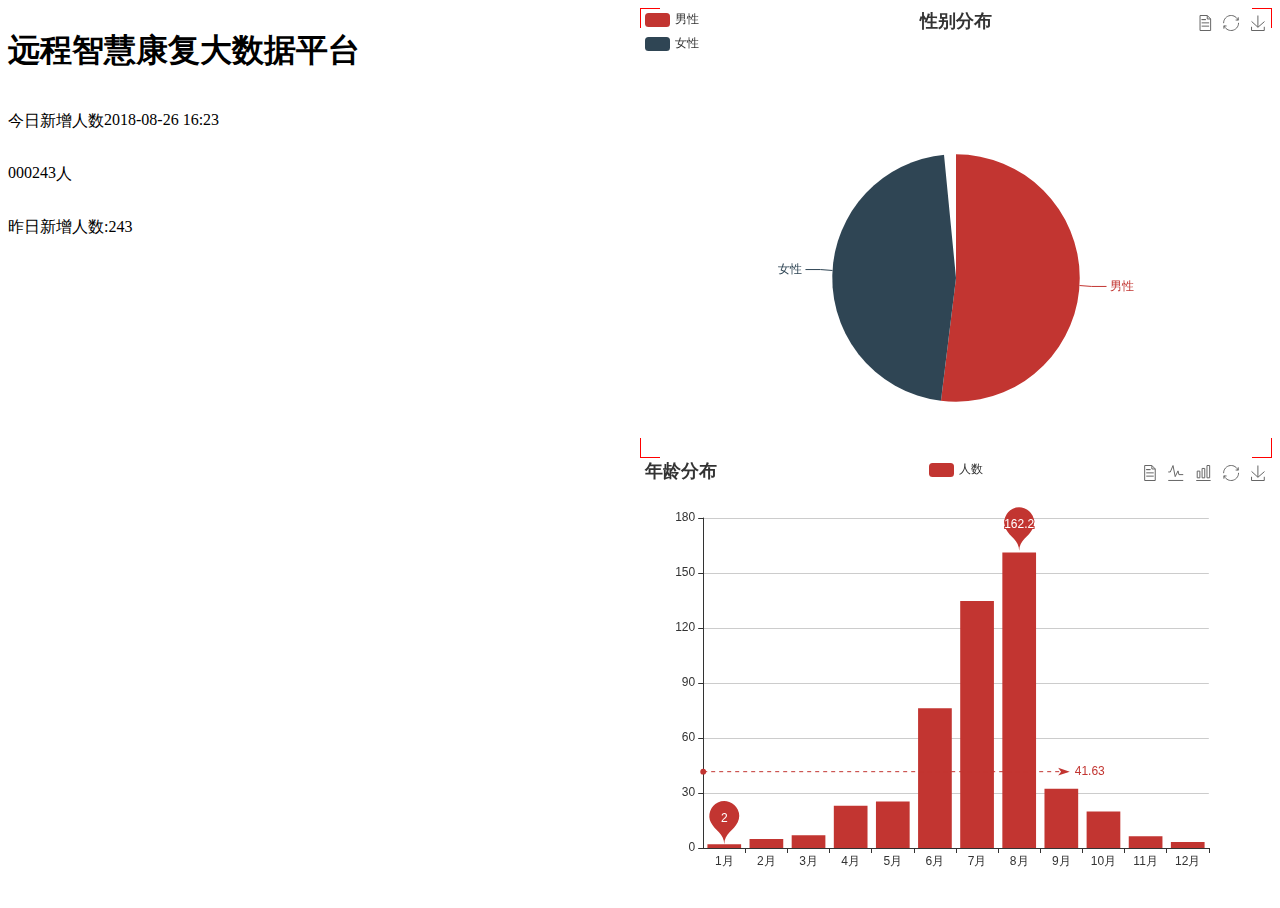
==== index.html @ 137288ef "first commit" ====
<!DOCTYPE html>
<html lang="zh">
<head>
    <meta charset="UTF-8">
    <title>Title</title>
    <link rel="stylesheet" href="css/common.css" type="text/css" />
    <style>
        body,html{
            height: 100%;
        }
        #left{
            /*background-color: red;*/
            height: 100%;
            float: left;
            width: 50%;
        }
        #right{
            height: 100%;
            float: left;
            width: 50%;
        }
        #pie{
            height: 50%;
        }
        #bar{
            height: 50%;
            /*background-color: blue;*/
        }
        .card{
            display:flex;
        }
        .card p{
            float:left;
        }
        .time p{
            float: left;
        }
        #map {
            height: 30vh;
            width: 70%;
        }
        #people{
            height:20vh;
            /*background-color: red;*/
        }
    </style>
</head>
<body>
        <div id="left">
            <div>
                <h1>远程智慧康复大数据平台</h1>
            </div>
            <div class="num">
                <div class="time"><p>今日新增人数</p><p>2018-08-26 16:23</p><div style="clear:both"></div></div>
                <div class="card">
                    <p>0</p>
                    <p>0</p>
                    <p>0</p>
                    <p>2</p>
                    <p>4</p>
                    <p>3</p>
                    <p>人</p>
                    <div style="clear:both"></div>
                </div>
                <div>
                    <p>昨日新增人数:243</p>
                </div>
                <div id="map"></div>
                <div id="people"></div>
            </div>
            <!--<div id="main"></div>-->
        </div>
        <div id="right">
            <div id="pie" class="corner"></div>
            <div id="bar"></div>
        </div>
</body>
    <script src="http://api.map.baidu.com/api?v=2.0&ak=53oVIOgmSIejwV7EfphPgTynOZbIiVYu"></script>
    <script src="js/index/echarts.min.js"></script>
    <script src="js/index/bmap.min.js"></script>
    <script src="js/index/mymap.js"></script>
    <script src="js/index/mypie.js"></script>
    <script src="js/index/mybar.js"></script>
</html>
---- css/common.css ----
.corner{
    background: -webkit-linear-gradient(to left, #f00, #f00) left top no-repeat,
    -webkit-linear-gradient(to bottom, #f00, #f00) left top no-repeat,
    -webkit-linear-gradient(to left, #f00, #f00) right top no-repeat,
    -webkit-linear-gradient(to bottom, #f00, #f00) right top no-repeat,
    -webkit-linear-gradient(to left, #f00, #f00) left bottom no-repeat,
    -webkit-linear-gradient(to bottom, #f00, #f00) left bottom no-repeat,
    -webkit-linear-gradient(to left, #f00, #f00) right bottom no-repeat,
    -webkit-linear-gradient(to left, #f00, #f00) right bottom no-repeat;
    background: -o-linear-gradient(to left, #f00, #f00) left top no-repeat,
    -o-linear-gradient(to bottom, #f00, #f00) left top no-repeat,
    -o-linear-gradient(to left, #f00, #f00) right top no-repeat,
    -o-linear-gradient(to bottom, #f00, #f00) right top no-repeat,
    -o-linear-gradient(to left, #f00, #f00) left bottom no-repeat,
    -o-linear-gradient(to bottom, #f00, #f00) left bottom no-repeat,
    -o-linear-gradient(to left, #f00, #f00) right bottom no-repeat,
    -o-linear-gradient(to left, #f00, #f00) right bottom no-repeat;
    background: -moz-linear-gradient(to left, #f00, #f00) left top no-repeat,
    -moz-linear-gradient(to bottom, #f00, #f00) left top no-repeat,
    -moz-linear-gradient(to left, #f00, #f00) right top no-repeat,
    -moz-linear-gradient(to bottom, #f00, #f00) right top no-repeat,
    -moz-linear-gradient(to left, #f00, #f00) left bottom no-repeat,
    -moz-linear-gradient(to bottom, #f00, #f00) left bottom no-repeat,
    -moz-linear-gradient(to left, #f00, #f00) right bottom no-repeat,
    -moz-linear-gradient(to left, #f00, #f00) right bottom no-repeat;
    background: linear-gradient(to left, #f00, #f00) left top no-repeat,
    linear-gradient(to bottom, #f00, #f00) left top no-repeat,
    linear-gradient(to left, #f00, #f00) right top no-repeat,
    linear-gradient(to bottom, #f00, #f00) right top no-repeat,
    linear-gradient(to left, #f00, #f00) left bottom no-repeat,
    linear-gradient(to bottom, #f00, #f00) left bottom no-repeat,
    linear-gradient(to left, #f00, #f00) right bottom no-repeat,
    linear-gradient(to left, #f00, #f00) right bottom no-repeat;
    background-size: 1px 20px, 20px 1px, 1px 20px, 20px 1px;
}
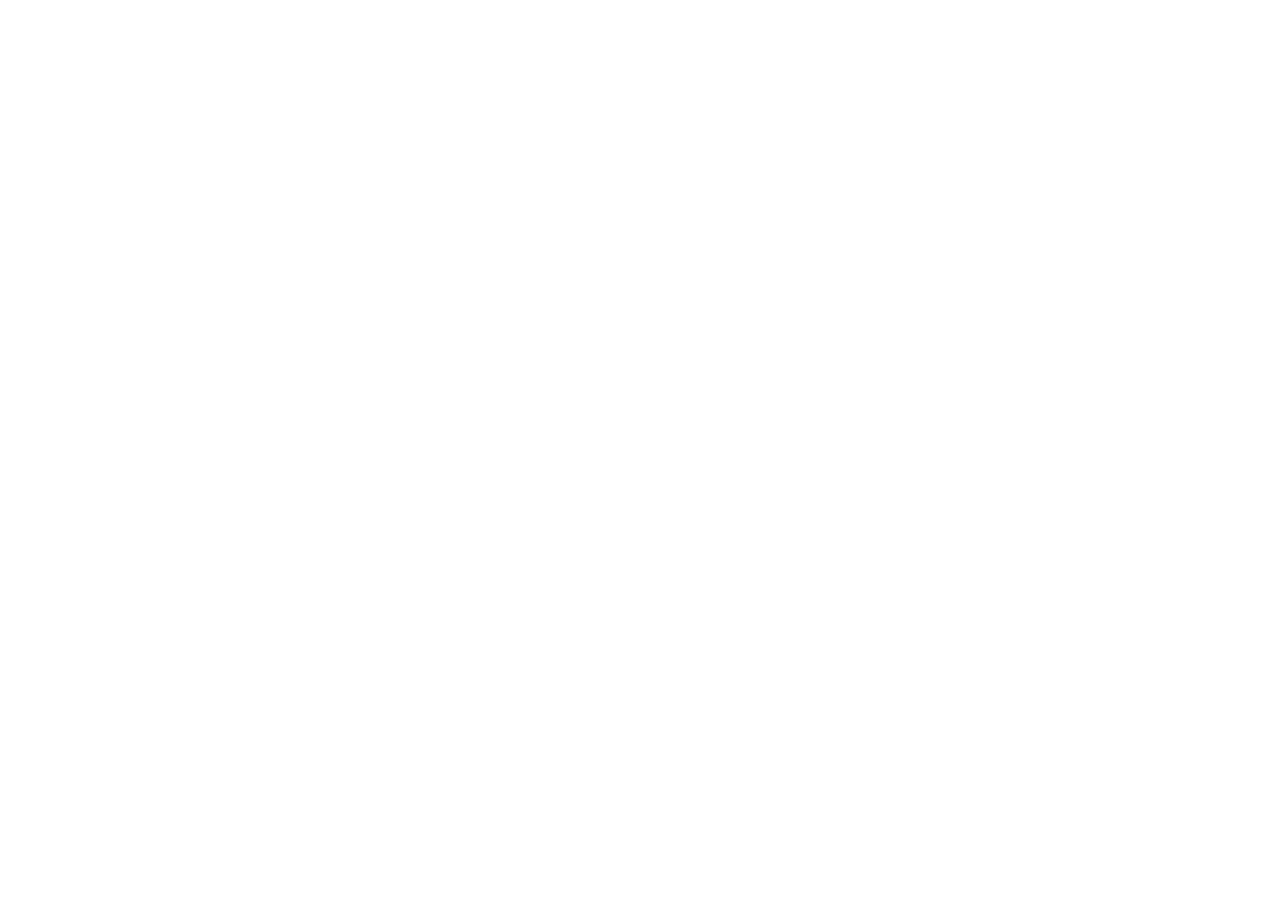
==== commit e43231f5: "v0.1版本" ====
--- a/index.html
+++ b/index.html
@@ -1,84 +1,17 @@
 <!DOCTYPE html>
-<html lang="zh">
+<html>
 <head>
-    <meta charset="UTF-8">
-    <title>Title</title>
-    <link rel="stylesheet" href="css/common.css" type="text/css" />
-    <style>
-        body,html{
-            height: 100%;
-        }
-        #left{
-            /*background-color: red;*/
-            height: 100%;
-            float: left;
-            width: 50%;
-        }
-        #right{
-            height: 100%;
-            float: left;
-            width: 50%;
-        }
-        #pie{
-            height: 50%;
-        }
-        #bar{
-            height: 50%;
-            /*background-color: blue;*/
-        }
-        .card{
-            display:flex;
-        }
-        .card p{
-            float:left;
-        }
-        .time p{
-            float: left;
-        }
-        #map {
-            height: 30vh;
-            width: 70%;
-        }
-        #people{
-            height:20vh;
-            /*background-color: red;*/
-        }
-    </style>
+  <meta name=”viewport” content=”width=device-width, initial-scale=1"/>
+  <title>myvue</title>
+  <script src="http://api.map.baidu.com/api?v=2.0&ak=53oVIOgmSIejwV7EfphPgTynOZbIiVYu"></script>
+  <script src="./static/js/index/echarts.min.js"></script>
+  <script src="./static/js/index/bmap.min.js"></script>
+  <!--<link rel="stylesheet" href="src/assets/css/common.css" type="text/css" />-->
 </head>
 <body>
-        <div id="left">
-            <div>
-                <h1>远程智慧康复大数据平台</h1>
-            </div>
-            <div class="num">
-                <div class="time"><p>今日新增人数</p><p>2018-08-26 16:23</p><div style="clear:both"></div></div>
-                <div class="card">
-                    <p>0</p>
-                    <p>0</p>
-                    <p>0</p>
-                    <p>2</p>
-                    <p>4</p>
-                    <p>3</p>
-                    <p>人</p>
-                    <div style="clear:both"></div>
-                </div>
-                <div>
-                    <p>昨日新增人数:243</p>
-                </div>
-                <div id="map"></div>
-                <div id="people"></div>
-            </div>
-            <!--<div id="main"></div>-->
-        </div>
-        <div id="right">
-            <div id="pie" class="corner"></div>
-            <div id="bar"></div>
-        </div>
+<div id="app">
+  <router-view></router-view>
+</div>
 </body>
-    <script src="http://api.map.baidu.com/api?v=2.0&ak=53oVIOgmSIejwV7EfphPgTynOZbIiVYu"></script>
-    <script src="js/index/echarts.min.js"></script>
-    <script src="js/index/bmap.min.js"></script>
-    <script src="js/index/mymap.js"></script>
-    <script src="js/index/mypie.js"></script>
-    <script src="js/index/mybar.js"></script>
-</html>+</html>
+
--- a/src/assets/css/common.css
+++ b/src/assets/css/common.css
@@ -0,0 +1,35 @@
+.corner{
+    background: -webkit-linear-gradient(to left, #f00, #f00) left top no-repeat,
+    -webkit-linear-gradient(to bottom, #f00, #f00) left top no-repeat,
+    -webkit-linear-gradient(to left, #f00, #f00) right top no-repeat,
+    -webkit-linear-gradient(to bottom, #f00, #f00) right top no-repeat,
+    -webkit-linear-gradient(to left, #f00, #f00) left bottom no-repeat,
+    -webkit-linear-gradient(to bottom, #f00, #f00) left bottom no-repeat,
+    -webkit-linear-gradient(to left, #f00, #f00) right bottom no-repeat,
+    -webkit-linear-gradient(to left, #f00, #f00) right bottom no-repeat;
+    background: -o-linear-gradient(to left, #f00, #f00) left top no-repeat,
+    -o-linear-gradient(to bottom, #f00, #f00) left top no-repeat,
+    -o-linear-gradient(to left, #f00, #f00) right top no-repeat,
+    -o-linear-gradient(to bottom, #f00, #f00) right top no-repeat,
+    -o-linear-gradient(to left, #f00, #f00) left bottom no-repeat,
+    -o-linear-gradient(to bottom, #f00, #f00) left bottom no-repeat,
+    -o-linear-gradient(to left, #f00, #f00) right bottom no-repeat,
+    -o-linear-gradient(to left, #f00, #f00) right bottom no-repeat;
+    background: -moz-linear-gradient(to left, #f00, #f00) left top no-repeat,
+    -moz-linear-gradient(to bottom, #f00, #f00) left top no-repeat,
+    -moz-linear-gradient(to left, #f00, #f00) right top no-repeat,
+    -moz-linear-gradient(to bottom, #f00, #f00) right top no-repeat,
+    -moz-linear-gradient(to left, #f00, #f00) left bottom no-repeat,
+    -moz-linear-gradient(to bottom, #f00, #f00) left bottom no-repeat,
+    -moz-linear-gradient(to left, #f00, #f00) right bottom no-repeat,
+    -moz-linear-gradient(to left, #f00, #f00) right bottom no-repeat;
+    background: linear-gradient(to left, #f00, #f00) left top no-repeat,
+    linear-gradient(to bottom, #f00, #f00) left top no-repeat,
+    linear-gradient(to left, #f00, #f00) right top no-repeat,
+    linear-gradient(to bottom, #f00, #f00) right top no-repeat,
+    linear-gradient(to left, #f00, #f00) left bottom no-repeat,
+    linear-gradient(to bottom, #f00, #f00) left bottom no-repeat,
+    linear-gradient(to left, #f00, #f00) right bottom no-repeat,
+    linear-gradient(to left, #f00, #f00) right bottom no-repeat;
+    background-size: 1px 20px, 20px 1px, 1px 20px, 20px 1px;
+}
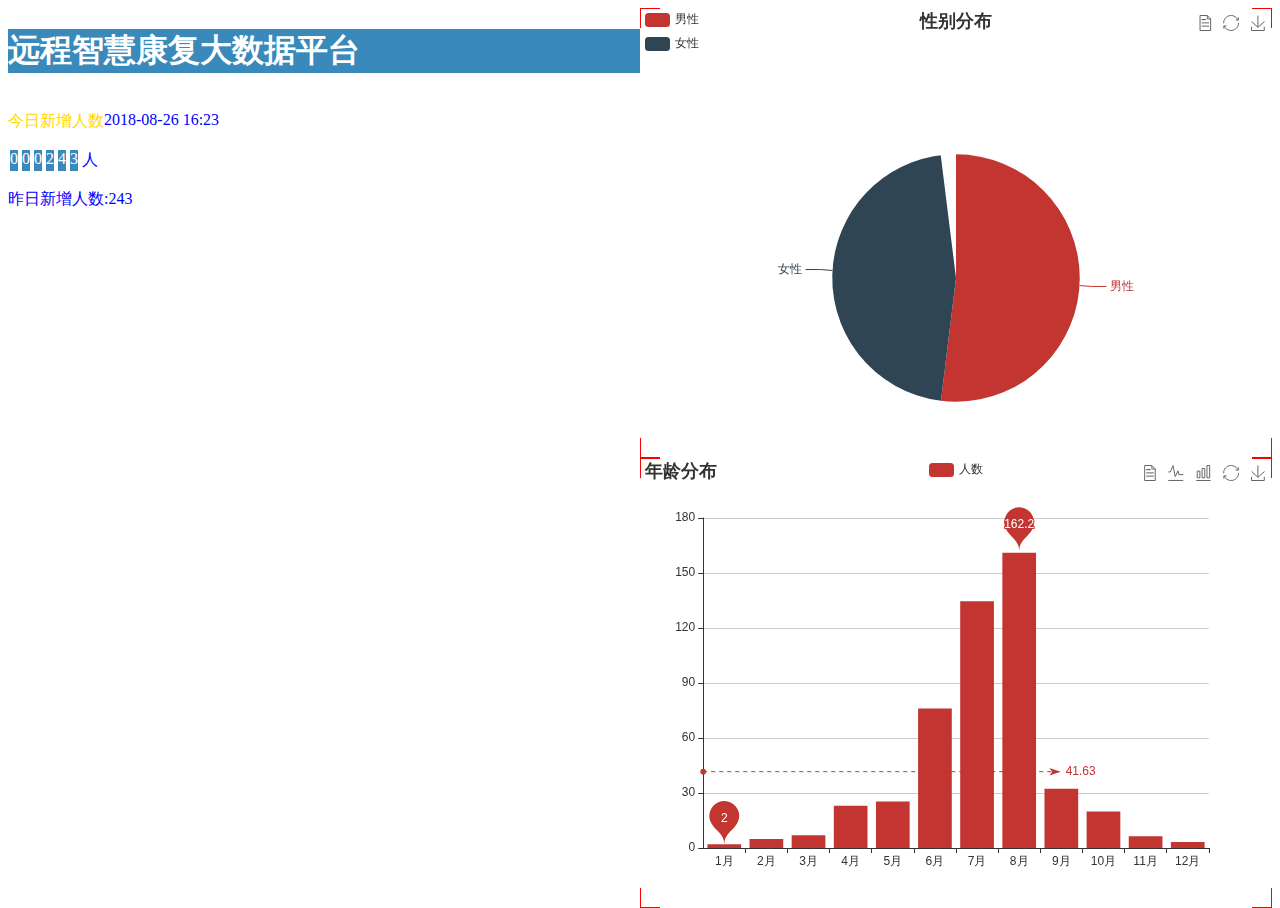
==== commit f6b1fe45: "11/23 flex布局" ====
--- a/index.html
+++ b/index.html
@@ -1,17 +1,91 @@
 <!DOCTYPE html>
-<html>
+<html lang="zh">
 <head>
-  <meta name=”viewport” content=”width=device-width, initial-scale=1"/>
-  <title>myvue</title>
-  <script src="http://api.map.baidu.com/api?v=2.0&ak=53oVIOgmSIejwV7EfphPgTynOZbIiVYu"></script>
-  <script src="./static/js/index/echarts.min.js"></script>
-  <script src="./static/js/index/bmap.min.js"></script>
-  <!--<link rel="stylesheet" href="src/assets/css/common.css" type="text/css" />-->
+    <meta charset="UTF-8">
+    <title>Title</title>
+    <link rel="stylesheet" href="css/common.css" type="text/css" />
+    <style>
+        body,html{
+            height: 100%;
+        }
+        #header{
+            background-color: #3989BB;
+            color: white;
+        }
+        #left{
+            /*background-color: red;*/
+            height: 100%;
+            float: left;
+            width: 50%;
+        }
+        #right{
+            height: 100%;
+            float: left;
+            width: 50%;
+        }
+        #pie{
+            height: 50%;
+        }
+        #bar{
+            height: 50%;
+            /*background-color: blue;*/
+        }
+        .card{
+            display:flex;
+        }
+        .card p{
+            float:left;
+            background-color: #3989BB;
+            color: white;
+            margin: 2px;
+        }
+        .time p{
+            float: left;
+        }
+        #map {
+            height: 30vh;
+            width: 70%;
+        }
+        #people{
+            height:20vh;
+            /*background-color: red;*/
+        }
+    </style>
 </head>
 <body>
-<div id="app">
-  <router-view></router-view>
-</div>
+        <div id="left">
+            <div>
+                <h1 id="header">远程智慧康复大数据平台</h1>
+            </div>
+            <div class="num">
+                <div class="time"><p style="color:gold">今日新增人数</p><p style="color:blue">2018-08-26 16:23</p><div style="clear:both"></div></div>
+                <div class="card">
+                    <p>0</p>
+                    <p>0</p>
+                    <p>0</p>
+                    <p>2</p>
+                    <p>4</p>
+                    <p>3</p>
+                    <p style="background-color: white;color: blue;">人</p>
+                    <div style="clear:both"></div>
+                </div>
+                <div>
+                    <p style="background-color: white;color: blue;">昨日新增人数:243</p>
+                </div>
+                <div id="map"></div>
+                <div id="people"></div>
+            </div>
+            <!--<div id="main"></div>-->
+        </div>
+        <div id="right">
+            <div id="pie" class="corner"></div>
+            <div id="bar" class="corner"></div>
+        </div>
 </body>
-</html>
-
+    <script src="http://api.map.baidu.com/api?v=2.0&ak=53oVIOgmSIejwV7EfphPgTynOZbIiVYu"></script>
+    <script src="js/index/echarts.min.js"></script>
+    <script src="js/index/bmap.min.js"></script>
+    <script src="js/index/mymap.js"></script>
+    <script src="js/index/mypie.js"></script>
+    <script src="js/index/mybar.js"></script>
+</html>--- a/css/common.css
+++ b/css/common.css
@@ -0,0 +1,35 @@
+.corner{
+    background: -webkit-linear-gradient(to left, #f00, #f00) left top no-repeat,
+    -webkit-linear-gradient(to bottom, #f00, #f00) left top no-repeat,
+    -webkit-linear-gradient(to left, #f00, #f00) right top no-repeat,
+    -webkit-linear-gradient(to bottom, #f00, #f00) right top no-repeat,
+    -webkit-linear-gradient(to left, #f00, #f00) left bottom no-repeat,
+    -webkit-linear-gradient(to bottom, #f00, #f00) left bottom no-repeat,
+    -webkit-linear-gradient(to left, #f00, #f00) right bottom no-repeat,
+    -webkit-linear-gradient(to left, #f00, #f00) right bottom no-repeat;
+    background: -o-linear-gradient(to left, #f00, #f00) left top no-repeat,
+    -o-linear-gradient(to bottom, #f00, #f00) left top no-repeat,
+    -o-linear-gradient(to left, #f00, #f00) right top no-repeat,
+    -o-linear-gradient(to bottom, #f00, #f00) right top no-repeat,
+    -o-linear-gradient(to left, #f00, #f00) left bottom no-repeat,
+    -o-linear-gradient(to bottom, #f00, #f00) left bottom no-repeat,
+    -o-linear-gradient(to left, #f00, #f00) right bottom no-repeat,
+    -o-linear-gradient(to left, #f00, #f00) right bottom no-repeat;
+    background: -moz-linear-gradient(to left, #f00, #f00) left top no-repeat,
+    -moz-linear-gradient(to bottom, #f00, #f00) left top no-repeat,
+    -moz-linear-gradient(to left, #f00, #f00) right top no-repeat,
+    -moz-linear-gradient(to bottom, #f00, #f00) right top no-repeat,
+    -moz-linear-gradient(to left, #f00, #f00) left bottom no-repeat,
+    -moz-linear-gradient(to bottom, #f00, #f00) left bottom no-repeat,
+    -moz-linear-gradient(to left, #f00, #f00) right bottom no-repeat,
+    -moz-linear-gradient(to left, #f00, #f00) right bottom no-repeat;
+    background: linear-gradient(to left, #f00, #f00) left top no-repeat,
+    linear-gradient(to bottom, #f00, #f00) left top no-repeat,
+    linear-gradient(to left, #f00, #f00) right top no-repeat,
+    linear-gradient(to bottom, #f00, #f00) right top no-repeat,
+    linear-gradient(to left, #f00, #f00) left bottom no-repeat,
+    linear-gradient(to bottom, #f00, #f00) left bottom no-repeat,
+    linear-gradient(to left, #f00, #f00) right bottom no-repeat,
+    linear-gradient(to left, #f00, #f00) right bottom no-repeat;
+    background-size: 1px 20px, 20px 1px, 1px 20px, 20px 1px;
+}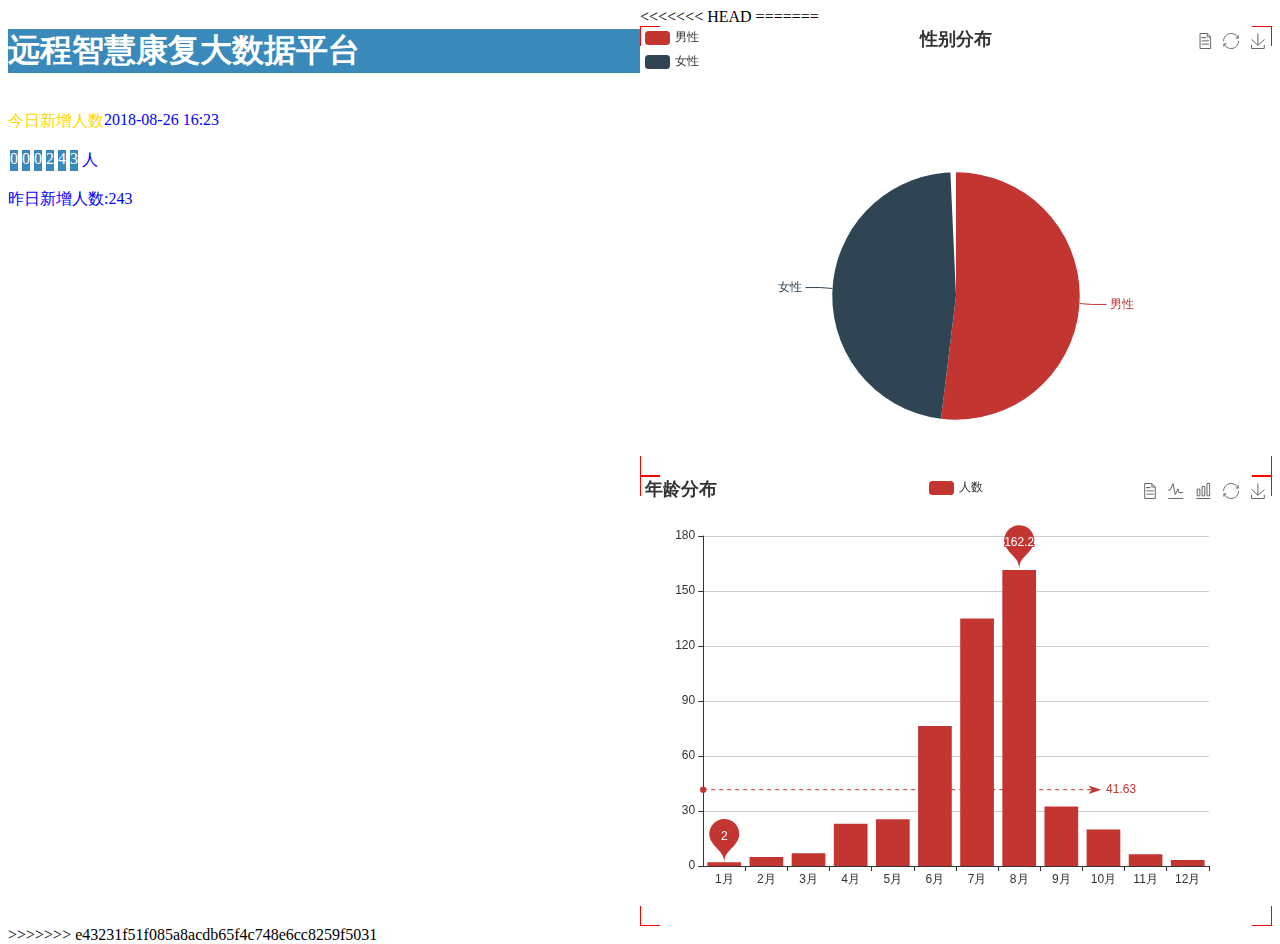
==== commit be7d65d3: "Merge branch 'master' of https://github.com/wobushizhima/myweb" ====
--- a/index.html
+++ b/index.html
@@ -1,4 +1,5 @@
 <!DOCTYPE html>
+<<<<<<< HEAD
 <html lang="zh">
 <head>
     <meta charset="UTF-8">
@@ -88,4 +89,22 @@
     <script src="js/index/mymap.js"></script>
     <script src="js/index/mypie.js"></script>
     <script src="js/index/mybar.js"></script>
-</html>+</html>
+=======
+<html>
+<head>
+  <meta name=”viewport” content=”width=device-width, initial-scale=1"/>
+  <title>myvue</title>
+  <script src="http://api.map.baidu.com/api?v=2.0&ak=53oVIOgmSIejwV7EfphPgTynOZbIiVYu"></script>
+  <script src="./static/js/index/echarts.min.js"></script>
+  <script src="./static/js/index/bmap.min.js"></script>
+  <!--<link rel="stylesheet" href="src/assets/css/common.css" type="text/css" />-->
+</head>
+<body>
+<div id="app">
+  <router-view></router-view>
+</div>
+</body>
+</html>
+
+>>>>>>> e43231f51f085a8acdb65f4c748e6cc8259f5031
--- a/src/assets/css/common.css
+++ b/src/assets/css/common.css
@@ -0,0 +1,35 @@
+.corner{
+    background: -webkit-linear-gradient(to left, #f00, #f00) left top no-repeat,
+    -webkit-linear-gradient(to bottom, #f00, #f00) left top no-repeat,
+    -webkit-linear-gradient(to left, #f00, #f00) right top no-repeat,
+    -webkit-linear-gradient(to bottom, #f00, #f00) right top no-repeat,
+    -webkit-linear-gradient(to left, #f00, #f00) left bottom no-repeat,
+    -webkit-linear-gradient(to bottom, #f00, #f00) left bottom no-repeat,
+    -webkit-linear-gradient(to left, #f00, #f00) right bottom no-repeat,
+    -webkit-linear-gradient(to left, #f00, #f00) right bottom no-repeat;
+    background: -o-linear-gradient(to left, #f00, #f00) left top no-repeat,
+    -o-linear-gradient(to bottom, #f00, #f00) left top no-repeat,
+    -o-linear-gradient(to left, #f00, #f00) right top no-repeat,
+    -o-linear-gradient(to bottom, #f00, #f00) right top no-repeat,
+    -o-linear-gradient(to left, #f00, #f00) left bottom no-repeat,
+    -o-linear-gradient(to bottom, #f00, #f00) left bottom no-repeat,
+    -o-linear-gradient(to left, #f00, #f00) right bottom no-repeat,
+    -o-linear-gradient(to left, #f00, #f00) right bottom no-repeat;
+    background: -moz-linear-gradient(to left, #f00, #f00) left top no-repeat,
+    -moz-linear-gradient(to bottom, #f00, #f00) left top no-repeat,
+    -moz-linear-gradient(to left, #f00, #f00) right top no-repeat,
+    -moz-linear-gradient(to bottom, #f00, #f00) right top no-repeat,
+    -moz-linear-gradient(to left, #f00, #f00) left bottom no-repeat,
+    -moz-linear-gradient(to bottom, #f00, #f00) left bottom no-repeat,
+    -moz-linear-gradient(to left, #f00, #f00) right bottom no-repeat,
+    -moz-linear-gradient(to left, #f00, #f00) right bottom no-repeat;
+    background: linear-gradient(to left, #f00, #f00) left top no-repeat,
+    linear-gradient(to bottom, #f00, #f00) left top no-repeat,
+    linear-gradient(to left, #f00, #f00) right top no-repeat,
+    linear-gradient(to bottom, #f00, #f00) right top no-repeat,
+    linear-gradient(to left, #f00, #f00) left bottom no-repeat,
+    linear-gradient(to bottom, #f00, #f00) left bottom no-repeat,
+    linear-gradient(to left, #f00, #f00) right bottom no-repeat,
+    linear-gradient(to left, #f00, #f00) right bottom no-repeat;
+    background-size: 1px 20px, 20px 1px, 1px 20px, 20px 1px;
+}
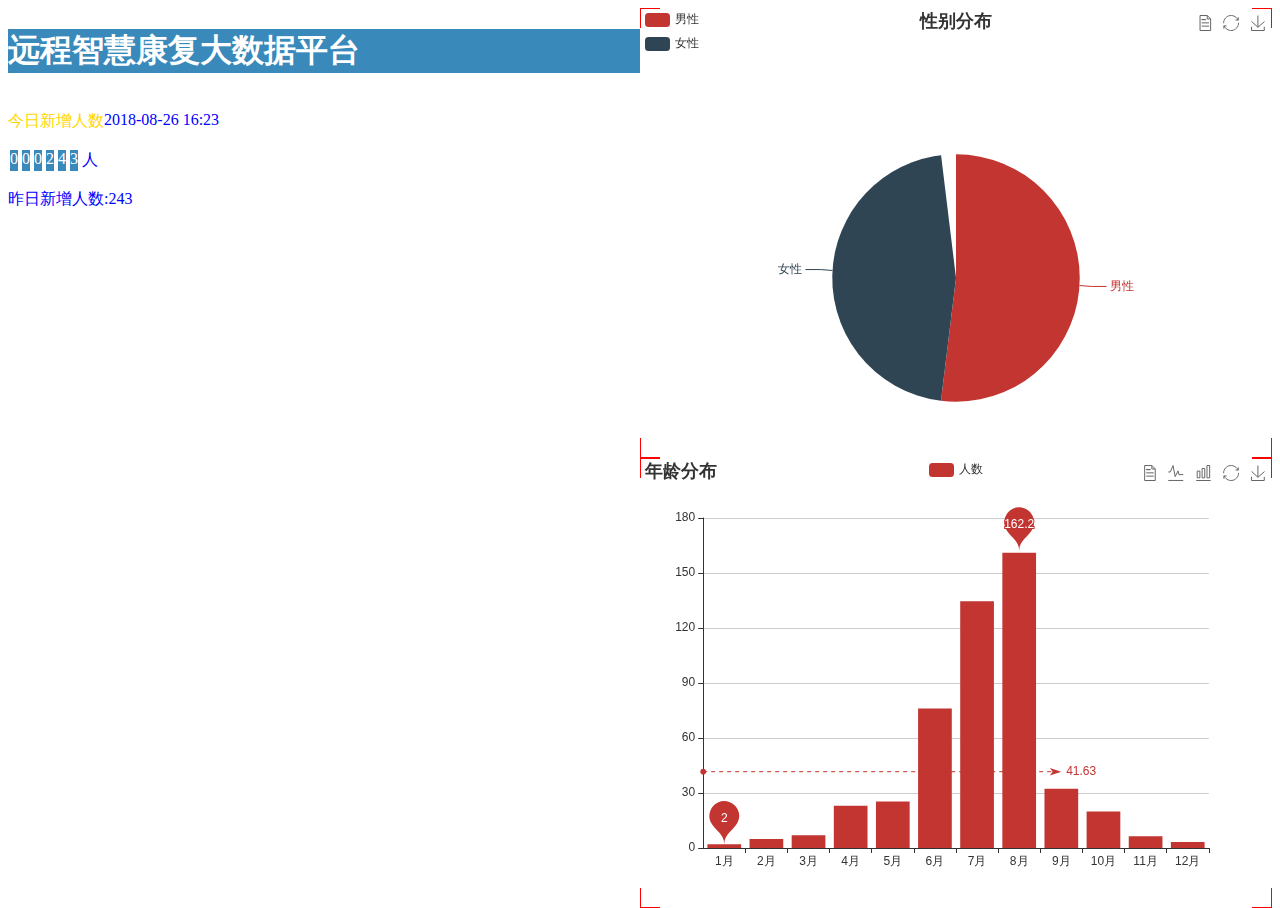
==== commit eea5bc4c: "修改冲突" ====
--- a/index.html
+++ b/index.html
@@ -1,5 +1,4 @@
 <!DOCTYPE html>
-<<<<<<< HEAD
 <html lang="zh">
 <head>
     <meta charset="UTF-8">
@@ -90,21 +89,3 @@
     <script src="js/index/mypie.js"></script>
     <script src="js/index/mybar.js"></script>
 </html>
-=======
-<html>
-<head>
-  <meta name=”viewport” content=”width=device-width, initial-scale=1"/>
-  <title>myvue</title>
-  <script src="http://api.map.baidu.com/api?v=2.0&ak=53oVIOgmSIejwV7EfphPgTynOZbIiVYu"></script>
-  <script src="./static/js/index/echarts.min.js"></script>
-  <script src="./static/js/index/bmap.min.js"></script>
-  <!--<link rel="stylesheet" href="src/assets/css/common.css" type="text/css" />-->
-</head>
-<body>
-<div id="app">
-  <router-view></router-view>
-</div>
-</body>
-</html>
-
->>>>>>> e43231f51f085a8acdb65f4c748e6cc8259f5031
